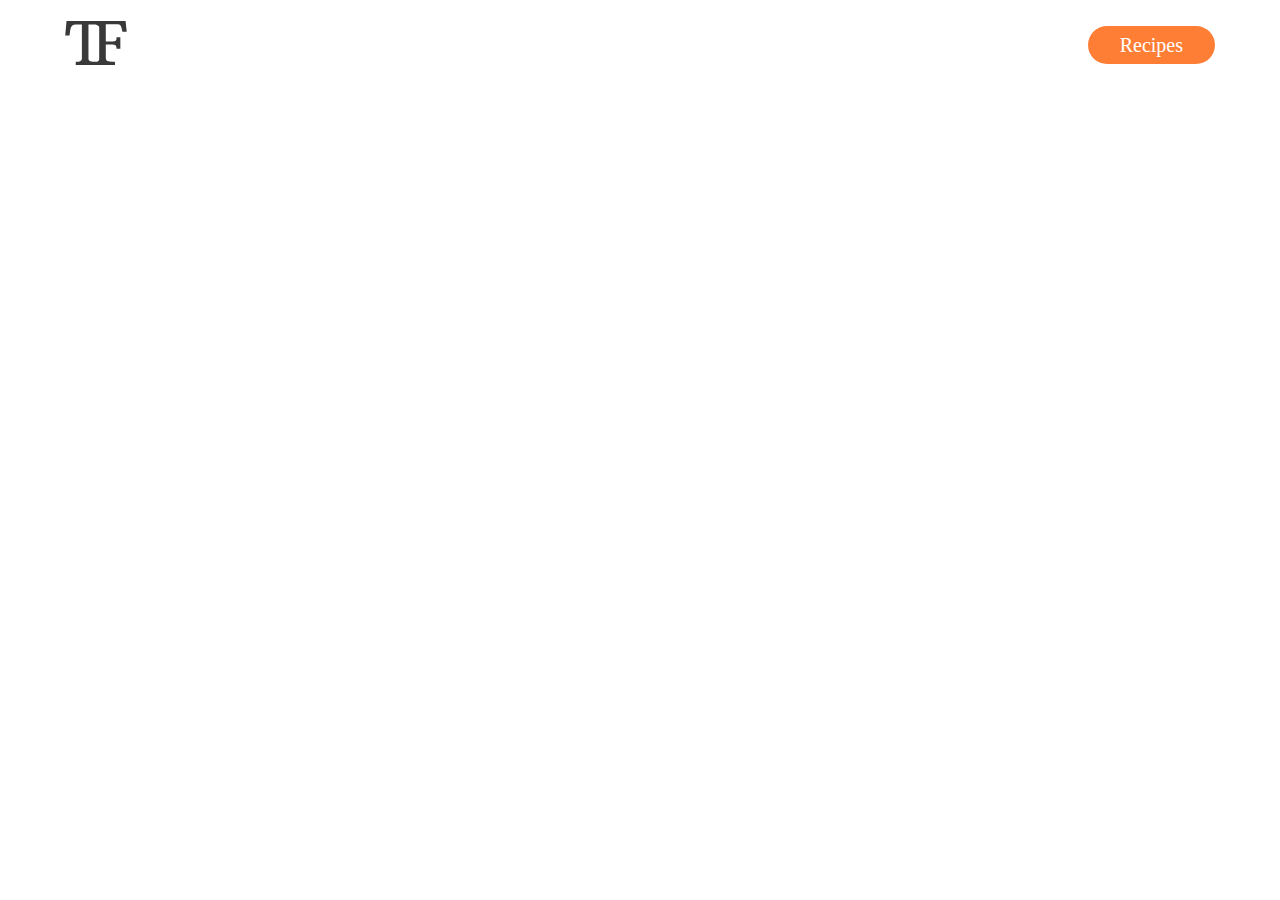
==== homepage.html @ ea8013d3 "Initial Commit" ====
<!DOCTYPE html>
<html>
    <head>
        <meta charset="utf-8">
        <meta http-equiv="X-UA-Compatible" content="IE=edge">
        <title></title>
        <meta name="description" content="">
        <meta name="viewport" content="width=device-width, initial-scale=1">
        <link rel="stylesheet" href="css/normalize.css">
        <link rel="stylesheet" href="css/styles.css">
    </head>
    <body>
        <header>
            <div class="flexHeader">
                <div class="logoContainer">
                    <a href="homepage.html">
                        <img src="media/images/recipeLogo.svg">
                    </a>
                </div>
                <div class="navLinks">
                    <ul>
                        <li>
                            <a href="otherPages/recipes.html">Recipes</a>
                        </li>
                    </ul>
                </div>
            </div>
        </header>

        
        <script src="script.js" async defer></script>
    </body>
</html>
---- css/styles.css ----
/* /////////////////////////// */
/* ////////// FONTS ////////// */
/* /////////////////////////// */

@font-face {
    font-family: "Roboto";
    src: url("/fonts/Roboto-Bold.woff2") format("woff2"),
         url("/fonts/Roboto-Bold.woff") format("woff"),
         url("/fonts/Roboto-Bold.ttf") format("ttf"),
         url("/fonts/Roboto-Light.woff2") format("woff2"),
         url("/fonts/Roboto-Light.woff") format("woff"),
         url("/fonts/Roboto-Light.ttf") format("ttf"); 
}
@font-face {
    font-family: "Arbutus-Slab";
    src: url("/fonts/arbutus-slab-regular.woff2") format("woff2"),
         url("/fonts/arbutus-slab-regular.woff") format("woff"),
         url("/fonts/arbutus-slab-regular.ttf") format("ttf");
}


/* ///////////////////////////////// */
/* ////////// GENERAL CSS ////////// */
/* ///////////////////////////////// */

a {
    text-decoration: none;
    font-size: 20px;
}
ul {
    padding: 0;
    margin: 0;
}
li {
    list-style: none;
}


/* //////////////////////////////// */
/* ////////// HEADER CSS ////////// */
/* //////////////////////////////// */

header {
    height: 90px;
    background: #fff;
    display: flex;
    justify-content: center;
    align-items: center;
    position: fixed;
    width: 100%;
}
.flexHeader {
    display: flex;
    justify-content: space-between;
    align-items: center;
    width: 100%;
    padding: 0 65px;
}
.navLinks a {
    background: #FF7E36;
    color: #fff;
    padding: 8px 32px;
    border-radius: 50px;
}


/* /////////////////////////////////////// */
/* ////////// HOMEPAGE HERO CSS ////////// */
/* /////////////////////////////////////// */
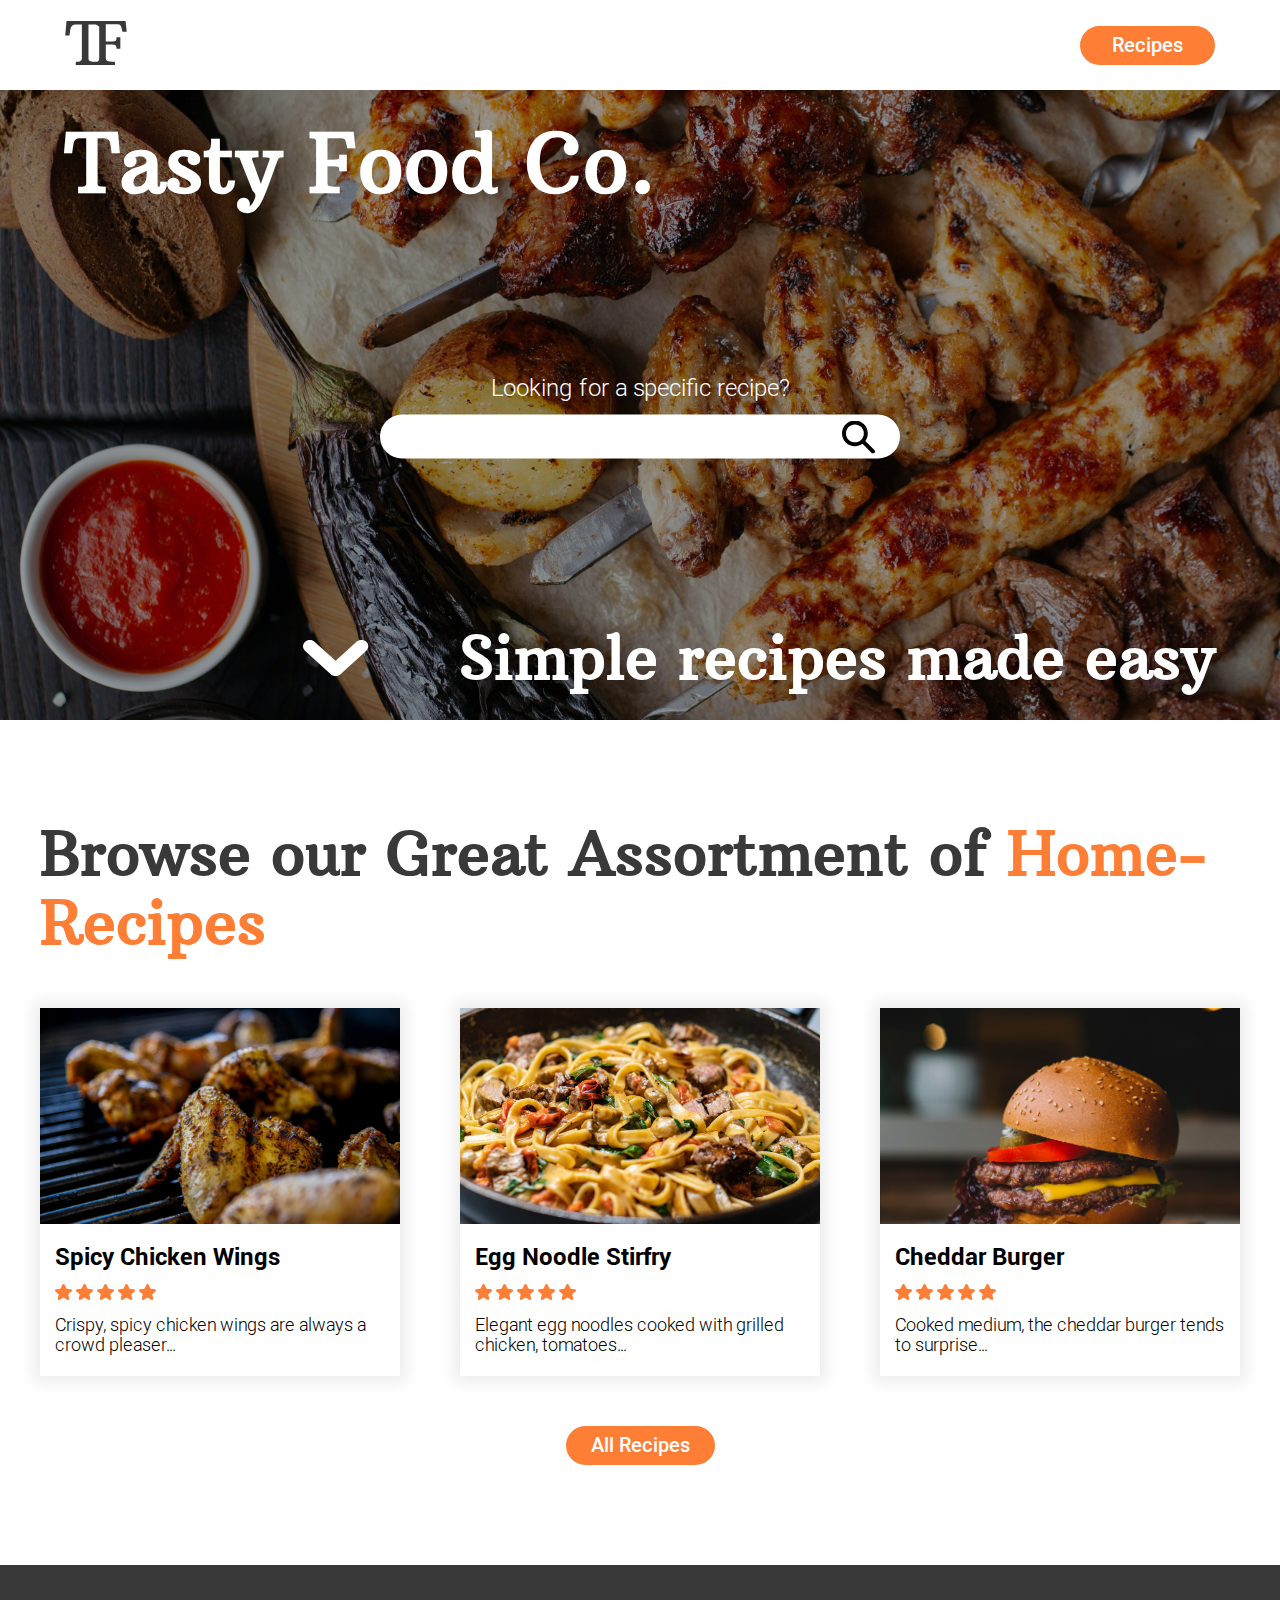
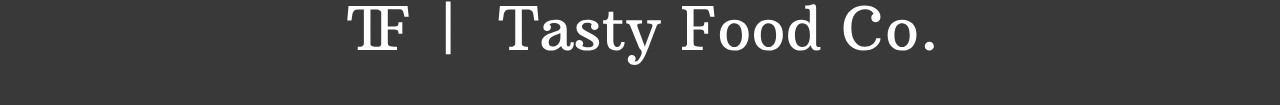
==== commit 909603a1: "Homepage Completion" ====
--- a/homepage.html
+++ b/homepage.html
@@ -26,7 +26,77 @@
                 </div>
             </div>
         </header>
-
+        <section id="hero">
+            <div id="heroContainer">
+                <div class="heroPositioning">
+                    <h1>Tasty Food Co.</h1>
+                </div>
+                <div class="heroPositioning">
+                    <field>
+                        <label for="homeSearch">Looking for a specific recipe?</label>
+                        <input type="search" id="homeSearch" name="homeSearch">
+                        <img src="media/images/recipeSearch.svg" alt="Search icon">
+                    </field>
+                </div>
+                <div class="heroPositioning">
+                    <div id="heroArrow">
+                        <h2>Simple recipes made easy</h2>
+                        <img src="media/images/recipeArrow.svg" alt="Arrow pointing downward">
+                    </div>
+                </div>
+            </div>
+        </section>
+        <section id="homeRecipeSuggestions">
+            <div class="contentContainer">
+                <h2>Browse our Great Assortment of <span>Home-Recipes</span></h2>
+                <div id="recipeSuggestionsContainer">
+                    <div class="foodCard">
+                        <a href="#">
+                            <div class="cardImage"></div>
+                        <div class="cardContent">
+                            <h4>Spicy Chicken Wings</h4>
+                            <div class="recipeStars">
+                                <img src="media/images/recipeStars.svg" alt="Recipe star rating image">
+                            </div>
+                            <p>Crispy, spicy chicken wings are always a crowd pleaser...</p>
+                        </div>
+                        </a>
+                    </div>
+                    <div class="foodCard">
+                        <a href="#">
+                            <div class="cardImage"></div>
+                        <div class="cardContent">
+                            <h4>Egg Noodle Stirfry</h4>
+                            <div class="recipeStars">
+                                <img src="media/images/recipeStars.svg" alt="Recipe star rating image">
+                            </div>
+                            <p>Elegant egg noodles cooked with grilled chicken, tomatoes...</p>
+                        </div>
+                        </a>
+                    </div>
+                    <div class="foodCard">
+                        <a href="#">
+                            <div class="cardImage"></div>
+                        <div class="cardContent">
+                            <h4>Cheddar Burger</h4>
+                            <div class="recipeStars">
+                                <img src="media/images/recipeStars.svg" alt="Recipe star rating image">
+                            </div>
+                            <p>Cooked medium, the cheddar burger tends to surprise...</p>
+                        </div>
+                        </a>
+                    </div>
+                </div>
+                <div id="recipeSuggestionsLink">
+                    <a href="#">All Recipes</a>
+                </div>
+            </div>
+        </section>
+        <footer>
+            <div class="footerLogo">
+                <img src="media/images/recipeFooterLogo.svg" alt="Footer logo for this website, TF  |  Tasty Food Co.">
+            </div>
+        </footer>
         
         <script src="script.js" async defer></script>
     </body>
--- a/css/styles.css
+++ b/css/styles.css
@@ -3,19 +3,28 @@
 /* /////////////////////////// */
 
 @font-face {
-    font-family: "Roboto";
-    src: url("/fonts/Roboto-Bold.woff2") format("woff2"),
-         url("/fonts/Roboto-Bold.woff") format("woff"),
-         url("/fonts/Roboto-Bold.ttf") format("ttf"),
-         url("/fonts/Roboto-Light.woff2") format("woff2"),
-         url("/fonts/Roboto-Light.woff") format("woff"),
-         url("/fonts/Roboto-Light.ttf") format("ttf"); 
-}
-@font-face {
-    font-family: "Arbutus-Slab";
-    src: url("/fonts/arbutus-slab-regular.woff2") format("woff2"),
-         url("/fonts/arbutus-slab-regular.woff") format("woff"),
-         url("/fonts/arbutus-slab-regular.ttf") format("ttf");
+    font-family: "Roboto Bold";
+    src: url('../fonts/Roboto-Bold.woff2') format("woff2"),
+         url('../fonts/Roboto-Bold.woff') format("woff"),
+         url('../fonts/Roboto-Bold.ttf') format("truetype");
+}
+@font-face {
+    font-family: "Roboto Medium";
+    src: url('../fonts/Roboto-Medium.woff2') format("woff2"),
+         url('../fonts/Roboto-Medium.woff') format("woff"),
+         url('../fonts/Roboto-Medium.ttf') format("truetype");
+}
+@font-face {
+    font-family: "Roboto Light";
+    src: url('../fonts/Roboto-Light.woff2') format("woff2"),
+         url('../fonts/Roboto-Light.woff') format("woff"),
+         url('../fonts/Roboto-Light.ttf') format("truetype"); 
+}
+@font-face {
+    font-family: "Arbutus Slab";
+    src: url('../fonts/arbutus-slab-regular.woff2') format("woff2"),
+         url('../fonts/arbutus-slab-regular.woff') format("woff"),
+         url('../fonts/arbutus-slab-regular.ttf') format("truetype");
 }
 
 
@@ -23,7 +32,29 @@
 /* ////////// GENERAL CSS ////////// */
 /* ///////////////////////////////// */
 
+h1 {
+    margin: 0;
+    color: #fff;
+    font-family: 'Arbutus Slab';
+    font-size: 80px;
+}
+h2 {
+    margin: 0;
+    color: #fff;
+    font-family: 'Arbutus Slab';
+    font-size: 60px;
+}
+h4 {
+    margin: 0;
+}
+p {
+    margin: 0;
+    color: #000;
+    font-family: 'Roboto Light';
+    font-size: 18px;
+} 
 a {
+    display: inline-block;
     text-decoration: none;
     font-size: 20px;
 }
@@ -33,6 +64,11 @@
 }
 li {
     list-style: none;
+}
+.contentContainer {
+    max-width: 1200px;
+    margin: 0 auto;
+    width: 100%;
 }
 
 
@@ -46,7 +82,7 @@
     display: flex;
     justify-content: center;
     align-items: center;
-    position: fixed;
+    position: relative;
     width: 100%;
 }
 .flexHeader {
@@ -61,6 +97,7 @@
     color: #fff;
     padding: 8px 32px;
     border-radius: 50px;
+    font-family: 'Roboto Medium';
 }
 
 
@@ -68,3 +105,160 @@
 /* ////////// HOMEPAGE HERO CSS ////////// */
 /* /////////////////////////////////////// */
 
+#hero {
+    height: calc(80vh - 90px);
+    background: url('../media/images/recipeHomepageHero3.jpg');
+    background-repeat: no-repeat;
+    background-size: cover;
+    width: 100%;
+    background-position: center;
+    position: relative;
+}
+#heroContainer {
+    display: flex;
+    justify-content: center;
+    align-items: center;
+    flex-direction: column;
+    position: relative;
+    position: absolute;
+    width: 100%;
+    top: 50%;
+    transform: translateY(-50%);
+}
+#hero field {
+    display: flex;
+    flex-direction: column;
+    justify-content: center;
+    align-items: center;
+    width: max-content;
+    margin: 0 auto;
+    position: relative;
+}
+#hero field label {
+    color: #fff;
+    font-family: 'Roboto Light';
+    font-weight: inherit;
+    font-size: 24px;
+    margin-bottom: 12px;
+}
+.heroPositioning field img {
+    position: absolute;
+    right: 0;
+    bottom: 0;
+    margin-bottom: 5px;
+    margin-right: 25px;
+    background: #fff;
+}
+#homeSearch {
+    padding: 13px 80px 13px 22px;
+    width: 520px;
+    border: none;
+    border-radius: 50px;
+}
+#heroArrow {
+    display: flex;
+    flex-direction: row-reverse;
+    width: auto;
+    flex-wrap: wrap;
+}
+#heroArrow img {
+    margin-right: 90px;
+}
+#hero::before {
+    position: absolute;
+    content: '';
+    display: block;
+    top: 0;
+    right: 0;
+    bottom: 0;
+    left: 0;
+    background: rgba(0,0,0,.4);
+}
+.heroPositioning {
+    position: relative;
+    width: calc(100% - 130px);
+}
+#heroContainer .heroPositioning:not(:last-child) {
+    margin-bottom: 165px;
+}
+
+
+/* ///////////////////////////////////////////////// */
+/* ////////// HOME RECIPE SUGGESTIONS CSS ////////// */
+/* ///////////////////////////////////////////////// */
+
+#homeRecipeSuggestions h2 {
+    color: #393939;
+    margin-bottom: 50px;
+}
+#homeRecipeSuggestions h2 span {
+    color: #ff7e36;
+}
+#homeRecipeSuggestions {
+    padding: 100px 0;
+} 
+#homeRecipeSuggestions .contentContainer {
+    display: flex;
+    flex-direction: column;
+    align-items: flex-start;
+    justify-content: center;
+}
+#recipeSuggestionsContainer {
+    display: flex;
+    justify-content: space-between;
+    align-items: center;
+}
+.foodCard .cardImage {
+    padding-bottom: 60%;
+    background-image: url(../media/images/chickenWings.jpg);
+    background-size: cover;
+    background-position: center;
+    background-repeat: no-repeat;
+}
+#recipeSuggestionsContainer .foodCard:nth-child(2) .cardImage {
+    background-image: url(../media/images/stirfry.jpg);
+}
+#recipeSuggestionsContainer .foodCard:nth-child(3) .cardImage {
+    background-image: url(../media/images/burger.jpg);
+}
+.foodCard {
+    width: 30%;
+    box-shadow: 0px 0px 15px 6px #00000014;
+}
+.cardContent h4 {
+    font-family: 'Roboto Bold';
+    font-size: 24px;
+    font-weight: 400;
+    letter-spacing: 0;
+    color: #000;
+}
+.recipeStars {
+    margin: 10px 0;
+}
+.cardContent {
+    padding: 20px 15px;
+}
+#recipeSuggestionsLink {
+    margin: 50px auto 0 auto;
+}
+#recipeSuggestionsLink a {
+    background: #ff7e36;
+    color: #fff;
+    padding: 8px 25px;
+    border-radius: 50px;
+    font-family: 'Roboto Medium';
+}
+  
+
+
+/* //////////////////////////////// */
+/* ////////// FOOTER CSS ////////// */
+/* //////////////////////////////// */
+
+footer {
+    height: 140px;
+    background: #393939;
+    display: flex;
+    justify-content: center;
+    align-items: center;
+}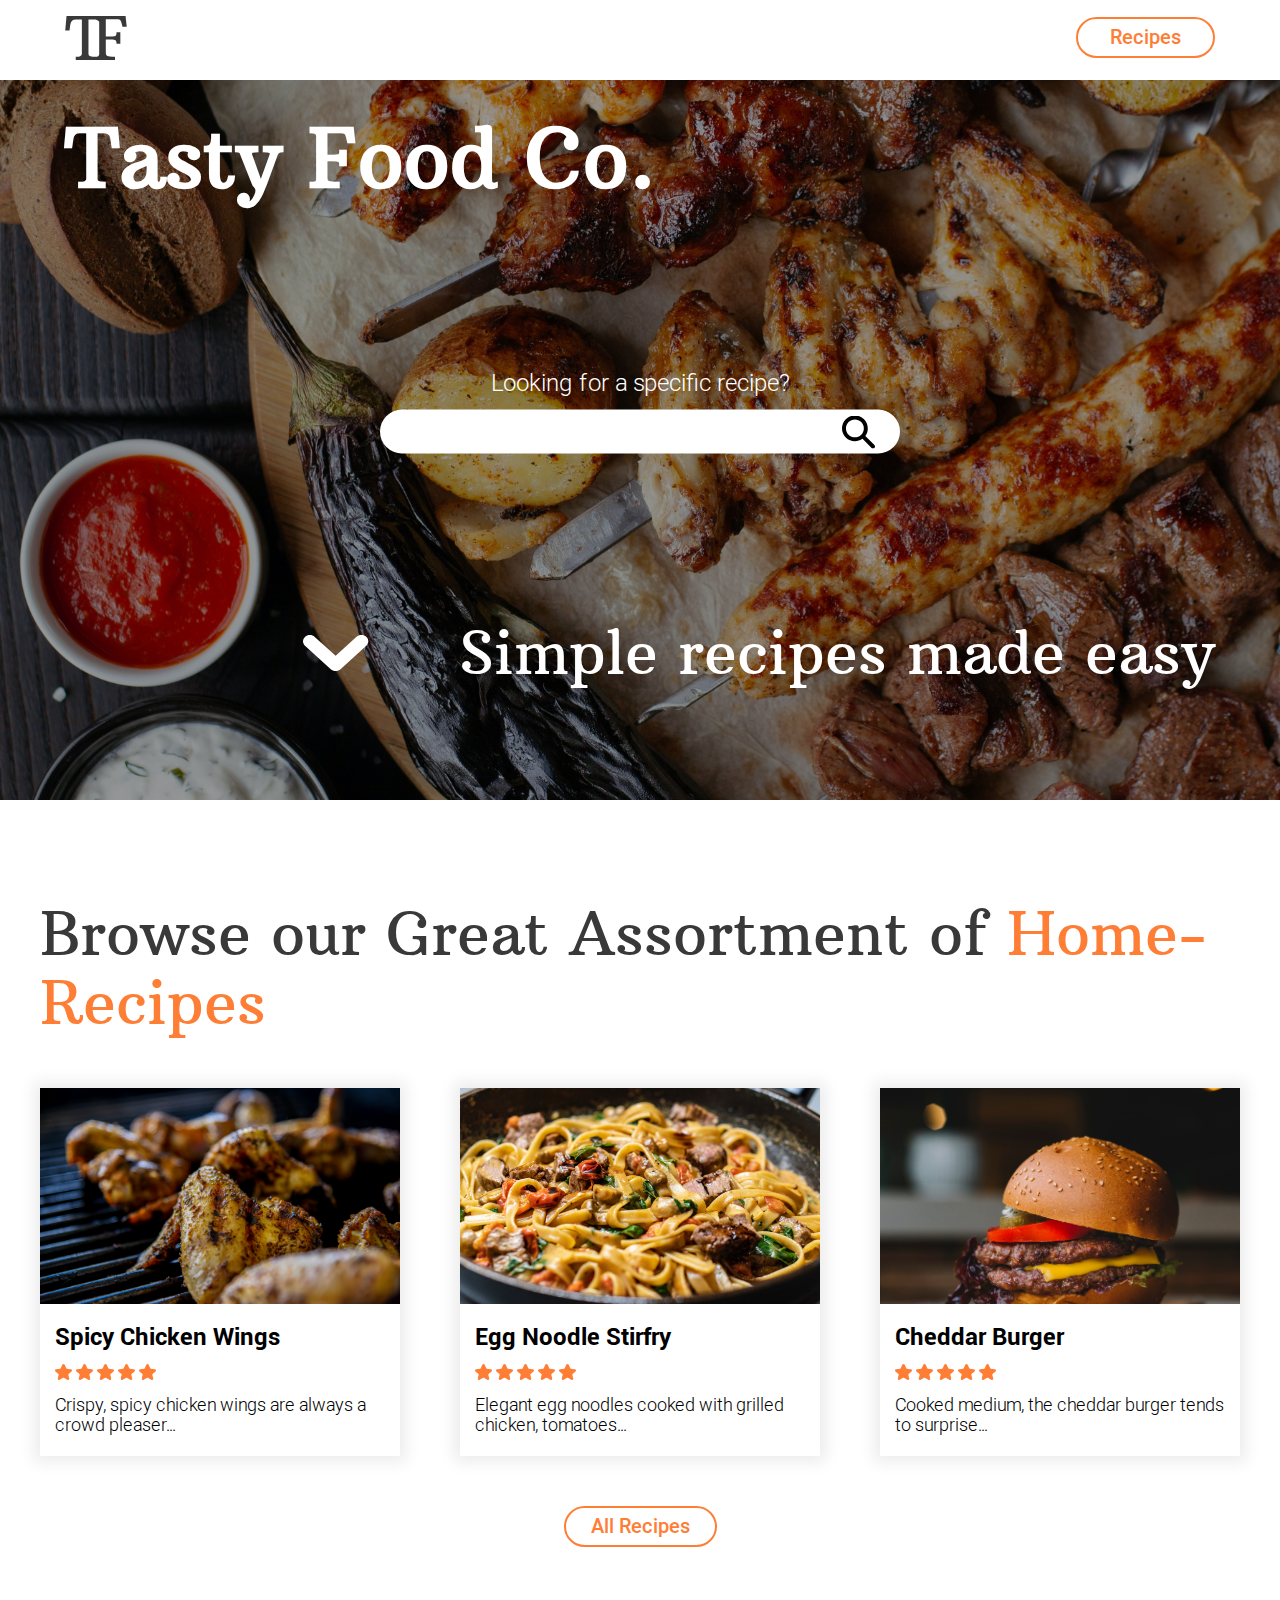
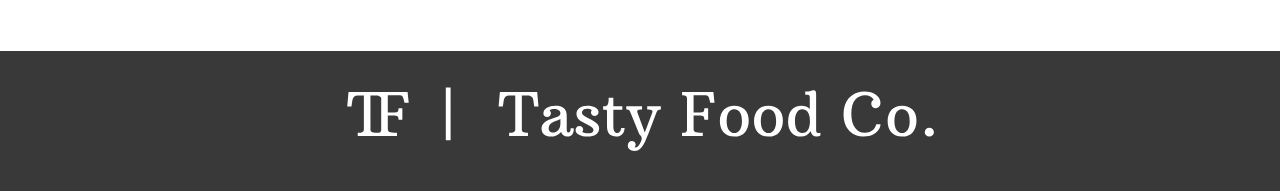
==== commit dde50678: "Cleaned Recipe and Homepages" ====
--- a/homepage.html
+++ b/homepage.html
@@ -88,7 +88,7 @@
                     </div>
                 </div>
                 <div id="recipeSuggestionsLink">
-                    <a href="#">All Recipes</a>
+                    <a href="otherPages/recipes.html">All Recipes</a>
                 </div>
             </div>
         </section>
--- a/css/styles.css
+++ b/css/styles.css
@@ -43,6 +43,7 @@
     color: #fff;
     font-family: 'Arbutus Slab';
     font-size: 60px;
+    font-weight: lighter;
 }
 h4 {
     margin: 0;
@@ -70,6 +71,12 @@
     margin: 0 auto;
     width: 100%;
 }
+.col-1-3 {
+    width: 33%;
+}
+.col-2-3 {
+    width: 66%;
+}
 
 
 /* //////////////////////////////// */
@@ -77,12 +84,13 @@
 /* //////////////////////////////// */
 
 header {
-    height: 90px;
+    height: 80px;
     background: #fff;
     display: flex;
     justify-content: center;
     align-items: center;
-    position: relative;
+    position: fixed;
+    z-index: 1;
     width: 100%;
 }
 .flexHeader {
@@ -93,12 +101,24 @@
     padding: 0 65px;
 }
 .navLinks a {
-    background: #FF7E36;
-    color: #fff;
-    padding: 8px 32px;
+    padding: 7px 32px;
+    color: #FF7E36;
+    border: 2px solid #FF7E36;
     border-radius: 50px;
     font-family: 'Roboto Medium';
-}
+    text-decoration: none;
+    position: relative;
+    overflow: hidden;
+    background: linear-gradient(to right, #FF7E36, #FF7E36 50%, transparent 50%);
+    background-size: 200% 100%;
+    background-position: 100%;
+    transition: all .5s ease;
+}
+.navLinks a:hover {
+    background-position: 0 100%;
+    color: #ffffff;
+}
+  
 
 
 /* /////////////////////////////////////// */
@@ -106,13 +126,14 @@
 /* /////////////////////////////////////// */
 
 #hero {
-    height: calc(80vh - 90px);
+    height: 80vh;
     background: url('../media/images/recipeHomepageHero3.jpg');
     background-repeat: no-repeat;
     background-size: cover;
     width: 100%;
     background-position: center;
     position: relative;
+    padding-top: 80px;
 }
 #heroContainer {
     display: flex;
@@ -225,6 +246,9 @@
     width: 30%;
     box-shadow: 0px 0px 15px 6px #00000014;
 }
+.foodCard a {
+    width: 100%;
+}
 .cardContent h4 {
     font-family: 'Roboto Bold';
     font-size: 24px;
@@ -242,13 +266,188 @@
     margin: 50px auto 0 auto;
 }
 #recipeSuggestionsLink a {
+    padding: 7px 25px;
+    color: #FF7E36;
+    border: 2px solid #FF7E36;
+    border-radius: 50px;
+    font-family: 'Roboto Medium';
+    text-decoration: none;
+    position: relative;
+    overflow: hidden;
+    background: linear-gradient(to right, #FF7E36, #FF7E36 50%, transparent 50%);
+    background-size: 200% 100%;
+    background-position: 100%;
+    transition: all .5s ease;
+}
+#recipeSuggestionsLink a:hover {
+    background-position: 0 100%;
+    color: #ffffff;
+}
+
+/* ////////////////////////////////////// */
+/* ////////// RECIPES PAGE CSS ////////// */
+/* ////////////////////////////////////// */
+
+#recipeHero {
+    padding-top: 80px;
+    height: 20vh;
+    display: flex;
+    justify-content: center;
+    align-items: center;
+    width: 100%;
+    background: url(../media/images/recipeHero.jpg);
+    background-size: cover;
+    background-repeat: no-repeat;
+    background-position: center;
+    position: relative;
+}
+#recipeHero::before {
+    position: absolute;
+    display: block;
+    content: '';
+    top: 0;
+    right: 0;
+    bottom: 0;
+    left: 0;
+    background: rgba(0,0,0,.4);
+}
+#recipeHero h1 {
+    position: relative;
+}
+#recipes {
+    padding: 100px 0;
+    max-width: 1200px;
+    width: 100%;
+    display: flex;
+    margin: 0 auto;
+}
+.recipeFlex {
+    display: flex;
+    justify-content: space-between;
+    align-items: center;
+    flex-wrap: wrap;
+    flex-direction: row;
+    width: 100%;
+} 
+.recipeFlex .foodCard {
+    margin-bottom: 5%;
+}
+.recipeFlex .foodCard:nth-last-child(-n+3) {
+    margin: 0;
+}
+.filterRecipe, .filterIngredient {
+    display: flex;
+    flex-direction: column;
+    width: auto;
+    position: relative;
+}
+#filterForm {
+    margin: 0 60px 0 0;
+    position: relative;
+}
+#filterForm label {
+    font-size: 22px;
+    font-family: Arbutus Slab;
+    margin-bottom: 15px;
+}
+.filterRecipe input, .filterIngredient input {
+    width: 80%;
+    border: none;
+    border-radius: 50px;
+    box-shadow: 0px 2px 12px 5px #0000000f;
+    margin-bottom: 20px;
+    padding: 10px 14px;
+    outline: none;
+}
+.filterRecipe button, .filterIngredient button {
     background: #ff7e36;
     color: #fff;
-    padding: 8px 25px;
+    border: 2px solid #ff7e36;
+    display: inline-block;
+    width: max-content;
+    padding: 7px 17px;
     border-radius: 50px;
-    font-family: 'Roboto Medium';
-}
-  
+    font-family: Roboto Medium;
+    letter-spacing: .5px;
+    position: relative;
+    left: 100%;
+    transform: translateX(-100%);
+    transition: all .5s ease;
+}
+.filterRecipe button:hover, .filterIngredient button:hover {
+    color: #ff7e36;
+    background: transparent;
+}
+#filterForm ul {
+    display: flex;
+    flex-direction: column;
+    align-items: flex-start;
+    justify-content: center;
+    margin: 20px 0;
+}
+#filterForm ul li:not(:last-child) {
+    margin-bottom: 10px;
+}
+#filterForm ul li {
+    font-size: 20px;
+    font-family: Arbutus Slab;
+    color: #393939;
+    border: 2px solid #393939;
+    padding: 6px 15px;
+    border-radius: 8px;
+    position: relative;
+}
+#filterForm ul li::before {
+    position: absolute;
+    display: block;
+    top: -10px;
+    left: -10px;
+    content: url(../media/images/filterX.svg);
+} 
+.formSubmit input {
+    color: #ff7e36;
+    border: 2px solid #ff7e36;
+    width: 100%;
+    font-size: 22px;
+    font-family: Arbutus Slab;
+    background: transparent;
+    border-radius: 10px;
+    padding: 10px 15px;
+    cursor: pointer;
+}
+.formSubmit input {
+    width: 100%;
+    font-size: 22px;
+    font-family: Arbutus Slab;
+    border-radius: 10px;
+    padding: 10px 15px;
+    cursor: pointer;
+    color: #FF7E36;
+    border: 2px solid #FF7E36;
+    text-decoration: none;
+    position: relative;
+    overflow: hidden;
+    background: linear-gradient(to right, #FF7E36, #FF7E36 50%, transparent 50%);
+    background-position-x: 0%;
+    background-position-y: 0%;
+    background-size: auto;
+    background-size: 201% 100%;
+    background-position: 100%;
+    transition: all .5s ease;
+}
+.formSubmit input:hover {
+    background-position: 0 100%;
+    color: #ffffff;
+}
+.filterRecipe button, .filterIngredient button {
+    cursor: pointer;
+}  
+.recipeFlex .foodCard:nth-child(3n + 2) .cardImage {
+    background-image: url(../media/images/stirfry.jpg);
+}
+.recipeFlex .foodCard:nth-child(3n + 3) .cardImage {
+    background-image: url(../media/images/burger.jpg);
+}
 
 
 /* //////////////////////////////// */
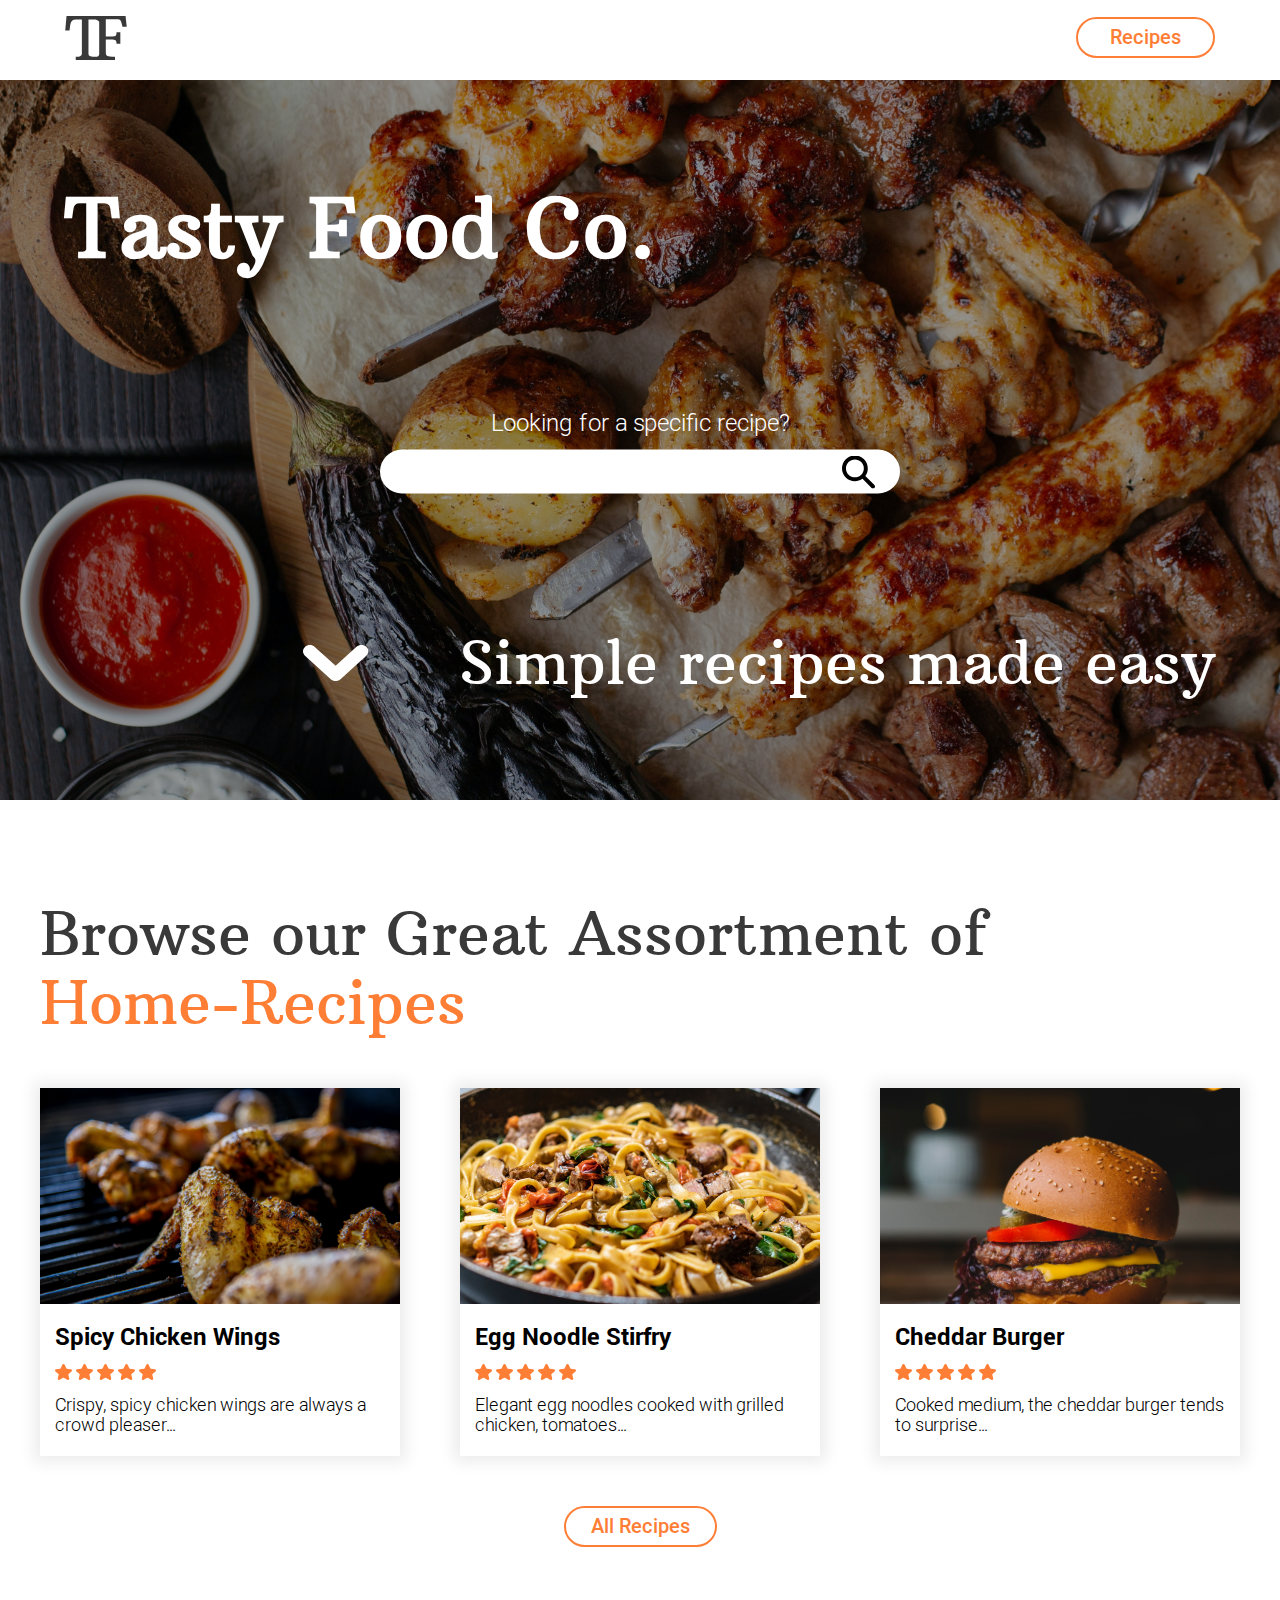
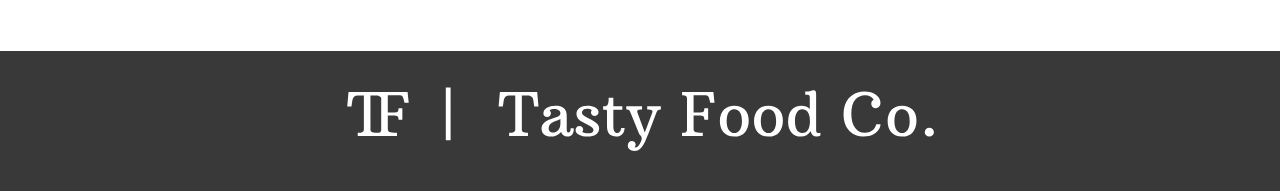
==== commit febe51b6: "Big Update" ====
--- a/homepage.html
+++ b/homepage.html
@@ -32,11 +32,11 @@
                     <h1>Tasty Food Co.</h1>
                 </div>
                 <div class="heroPositioning">
-                    <field>
+                    <form>
                         <label for="homeSearch">Looking for a specific recipe?</label>
                         <input type="search" id="homeSearch" name="homeSearch">
                         <img src="media/images/recipeSearch.svg" alt="Search icon">
-                    </field>
+                    </form>
                 </div>
                 <div class="heroPositioning">
                     <div id="heroArrow">
--- a/css/styles.css
+++ b/css/styles.css
@@ -25,6 +25,36 @@
     src: url('../fonts/arbutus-slab-regular.woff2') format("woff2"),
          url('../fonts/arbutus-slab-regular.woff') format("woff"),
          url('../fonts/arbutus-slab-regular.ttf') format("truetype");
+}
+@font-face {
+    font-family: "Font Awesome Brands";
+    src: url('../fonts/webfonts/fa-brands-400.woff2') format("woff2"),
+         url('../fonts/webfonts/fa-brands-400.ttf') format("truetype");
+}
+@font-face {
+    font-family: "Font Awesome Duotone";
+    src: url('../fonts/webfonts/fa-duotone-900.woff2') format("woff2"),
+         url('../fonts/webfonts/fa-duotone-900.ttf') format("truetype");
+}
+@font-face {
+    font-family: "Font Awesome Light";
+    src: url('../fonts/webfonts/fa-light-300.woff2') format("woff2"),
+         url('../fonts/webfonts/fa-light-300.ttf') format("truetype");
+}
+@font-face {
+    font-family: "Font Awesome Regular";
+    src: url('../fonts/webfonts/fa-regular-400.woff2') format("woff2"),
+         url('../fonts/webfonts/fa-regular-400.ttf') format("truetype");
+}
+@font-face {
+    font-family: "Font Awesome Solid";
+    src: url('../fonts/webfonts/fa-solid-900.woff2') format("woff2"),
+         url('../fonts/webfonts/fa-solid-900.ttf') format("truetype");
+}
+@font-face {
+    font-family: "Font Awesome Thin";
+    src: url('../fonts/webfonts/fa-thin-100.woff2') format("woff2"),
+         url('../fonts/webfonts/fa-thin-100.ttf') format("truetype");
 }
 
 
@@ -71,11 +101,20 @@
     margin: 0 auto;
     width: 100%;
 }
+.col-2-3 {
+    width: 66%;
+}
+.col-60 {
+    width: 60%;
+}
+.col-1-2 {
+    width: 50%;
+}
+.col-40 {
+    width: 40%;
+}
 .col-1-3 {
     width: 33%;
-}
-.col-2-3 {
-    width: 66%;
 }
 
 
@@ -89,7 +128,8 @@
     display: flex;
     justify-content: center;
     align-items: center;
-    position: fixed;
+    position: sticky;
+    top: 0;
     z-index: 1;
     width: 100%;
 }
@@ -133,7 +173,6 @@
     width: 100%;
     background-position: center;
     position: relative;
-    padding-top: 80px;
 }
 #heroContainer {
     display: flex;
@@ -146,7 +185,7 @@
     top: 50%;
     transform: translateY(-50%);
 }
-#hero field {
+#hero form {
     display: flex;
     flex-direction: column;
     justify-content: center;
@@ -155,14 +194,14 @@
     margin: 0 auto;
     position: relative;
 }
-#hero field label {
+#hero form label {
     color: #fff;
     font-family: 'Roboto Light';
     font-weight: inherit;
     font-size: 24px;
     margin-bottom: 12px;
 }
-.heroPositioning field img {
+.heroPositioning form img {
     position: absolute;
     right: 0;
     bottom: 0;
@@ -200,7 +239,8 @@
     width: calc(100% - 130px);
 }
 #heroContainer .heroPositioning:not(:last-child) {
-    margin-bottom: 165px;
+    /* margin-bottom: 165px; */
+    margin-bottom: 15vh;
 }
 
 
@@ -211,6 +251,7 @@
 #homeRecipeSuggestions h2 {
     color: #393939;
     margin-bottom: 50px;
+    max-width: 955px;
 }
 #homeRecipeSuggestions h2 span {
     color: #ff7e36;
@@ -289,8 +330,7 @@
 /* ////////////////////////////////////// */
 
 #recipeHero {
-    padding-top: 80px;
-    height: 20vh;
+    padding: 100px 0;
     display: flex;
     justify-content: center;
     align-items: center;
@@ -450,6 +490,500 @@
 }
 
 
+/* //////////////////////////////////////// */
+/* ////////// SEARCH RESULTS CSS ////////// */
+/* //////////////////////////////////////// */
+
+#searchHero {
+    padding: 100px 0;
+    display: flex;
+    justify-content: center;
+    align-items: center;
+    width: 100%;
+    background: url(../media/images/searchHero.jpg);
+    background-size: cover;
+    background-repeat: no-repeat;
+    background-position: center;
+    position: relative;
+}
+#searchHero::before {
+    position: absolute;
+    display: block;
+    content: '';
+    top: 0;
+    right: 0;
+    bottom: 0;
+    left: 0;
+    background: rgba(0,0,0,.4);
+}
+#searchHero h1 {
+    position: relative;
+}
+.resultsSearch form {
+    display: flex;
+    flex-direction: column;
+    justify-content: center;
+    align-items: center;
+    width: max-content;
+    margin: 0 auto;
+    position: relative;
+}
+.resultsSearch form label {
+    color: #000;
+    font-family: 'Roboto Light';
+    font-weight: inherit;
+    font-size: 24px;
+    margin-bottom: 18px;
+}
+.resultsSearch form input {
+    padding: 13px 80px 13px 22px;
+    width: 520px;
+    border: none;
+    border-radius: 50px;
+    box-shadow: 0px 2px 10px 6px #00000014;
+}
+.resultsSearch form img {
+    position: absolute;
+    right: 0;
+    bottom: 0;
+    margin-bottom: 5px;
+    margin-right: 25px;
+    background: #fff;
+}
+.resultsSearch {
+    margin-top: 60px;
+}
+
+
+/* //////////////////////////////////////////////// */
+/* ////////// INDIVIDUAL RECIPE PAGE CSS ////////// */
+/* //////////////////////////////////////////////// */
+
+#individualHero {
+    padding: 100px 0;
+    background: url(../media/images/chickenWings.jpg);
+    background-size: cover;
+    background-position: center;
+    display: flex;
+    justify-content: center;
+    align-items: center;
+    position: relative;
+}
+#individualHero::before {
+    position: absolute;
+    display: block;
+    content: '';
+    top: 0;
+    right: 0;
+    bottom: 0;
+    left: 0;
+    background: rgba(0,0,0,.4);
+}
+#individualHero h1 {
+    position: relative;
+}
+.helpfulInfo {
+    padding: 80px 0;
+}
+.helpfulInfo .contentContainer {
+    display: flex;
+    justify-content: center;
+    align-items: center;
+}
+.individualImage {
+    width: 85%;
+    padding-bottom: 60%;
+    background: url(../media/images/chickenWings.jpg);
+    background-position: center;
+    background-size: cover;
+}
+.helpfulInfo h2 {
+    font-size: 48px;
+    color: #000;
+    margin-bottom: 20px;
+}
+.helpfulInfo p span {
+    font-family: Roboto Bold;
+    margin-right: 5px;
+}
+.helpfulInfo p:not(:last-child) {
+    margin-bottom: 15px;
+}
+.ratingFlex {
+    display: flex;
+    align-items: center;
+    justify-content: flex-start;
+}
+.ratingFlex img {
+    margin-bottom: 16px;
+}
+.helpfulInfo p {
+    font-size: 20px;
+}
+.ratingFlex {
+    margin-bottom: 20px;
+}
+.ingredients {
+    background: #FFA573;
+    padding: 80px 0;
+}
+.ingredients h2 {
+    font-size: 48px;
+    margin-bottom: 40px;
+}
+.ingredients h4 {
+    color: #fff;
+    font-family: Roboto Medium;
+    margin-bottom: 10px;
+    font-size: 24px;
+}
+.dryWetFlex {
+    display: flex;
+}
+.ingredientCheck {
+    display: flex;
+    justify-content: flex-start;
+    align-items: center;
+}
+.ingredientCheck input[type="checkbox"] {
+    appearance: none;
+    -webkit-appearance: none;
+    cursor: pointer;
+    background: transparent;
+    border-radius: 6px;
+    padding: 5px;
+    border: 2px solid #fff;
+    width: 25px;
+    height: 25px;
+    display: flex;
+    justify-content: center;
+    align-items: center;
+}
+.ingredientCheck input[type="checkbox"]::after {
+    font-family: Font Awesome Solid;
+    font-weight: 900;
+    content: "\f00c";
+    font-size: 16px;
+    display: none;
+    color: #fff;
+}
+.ingredientCheck input[type="checkbox"]:hover {
+    background: rgba(255,255,255,.4);
+}
+.dryWetFlex label {
+    color: #fff;
+    font-family: Roboto Light;
+    font-size: 20px;
+    margin-left: 5px;
+}
+.dry field .ingredientCheck:not(:last-child), .wet field .ingredientCheck:not(:last-child) {
+    margin-bottom: 15px;
+}  
+.ingredientCheck input[type="checkbox"]:checked::after {
+    display: block;
+}
+.directionsLabel h2 {
+    color: #000;
+    font-size: 48px;
+    margin-bottom: 5px;
+}
+.directions {
+    padding: 80px 0;
+    position: relative;
+}
+.directionsLabel {
+    margin-bottom: 40px;
+}
+.directionStep h4 {
+    font-size: 24px;
+    font-family: Arbutus Slab;
+    font-weight: 400;
+}
+.directionStep p {
+    max-width: 700px;
+    border-left: 6px solid #ff7e36;
+    padding-left: 12px;
+    margin: 8px 0;
+    line-height: 22px;
+}
+.directionStep field {
+    display: flex;
+    flex-direction: row-reverse;
+    justify-content: flex-end;
+    align-items: center;
+}
+.directionStep field label {
+    margin-right: 20px;
+    font-family: Arbutus Slab;
+    font-size: 18px;
+    margin-left: 18px;
+}
+.directions .directionStep:not(:last-child) {
+    margin-bottom: 40px;
+}
+.directionStep field {
+    margin-top: 10px;
+}
+.directionStep input[type="checkbox"] {
+    appearance: none;
+    -webkit-appearance: none;
+    cursor: pointer;
+    background: transparent;
+    border-radius: 50px;
+    padding: 5px;
+    border: 2px solid #FF7E36;
+    width: 30px;
+    height: 30px;
+    display: flex;
+    justify-content: center;
+    align-items: center;
+}
+.directionStep input[type="checkbox"]::after {
+    font-family: Font Awesome Solid;
+    font-weight: 900;
+    content: "\f00c";
+    font-size: 16px;
+    display: none;
+    color: #ff7e36;
+}
+.directionStep input[type="checkbox"]:hover {
+    background: #ff7e361f;
+}
+.directionStep input[type="checkbox"]:checked::after {
+    display: block;
+    color: #fff;
+}
+.directionStep input[type="checkbox"]:checked {
+    background: #ff7e36;
+}
+.directions::before {
+    position: absolute;
+    display: block;
+    content: '';
+    top: 0;
+    right: 0;
+    left: 0;
+    bottom: 0;
+    background: #FFA573;
+    clip-path: polygon(90% 0%, 90% 100%, 88% 100%, 88% 0%, 90% 0%)
+}
+.directions .contentContainer {
+    position: relative;
+}
+.writersNote {
+    padding: 80px 0;
+    background: #ffa573;
+}
+.writersNote h2 {
+    font-size: 48px;
+    margin-bottom: 20px;
+}
+.writersNote ul li {
+    list-style: circle;
+    color: #fff;
+    font-size: 18px;
+    font-family: Roboto Light;
+    padding-left: 15px;
+}
+.writersNote ul {
+    margin-left: 15px;
+}
+.writersNote .contentContainer {
+    display: flex;
+}
+.writersNote .col-1-3 {
+    padding-bottom: 20%;
+    width: 33%;
+    background: url(../media/images/chickenWings.jpg);
+    background-position: center;
+    background-size: cover;
+}
+.writersNote .col-2-3 ul {
+    max-width: 600px;
+}
+.writersNote .col-2-3 {
+    display: flex;
+    flex-direction: column;
+    justify-content: center;
+    align-items: flex-start;
+}
+
+
+/* ///////////////////////////////////// */
+/* ////////// ADMIN LOGIN CSS ////////// */
+/* ///////////////////////////////////// */
+
+#adminHeader {
+    background: #f2f2f2;
+}
+#adminLogin {
+    height: calc(100vh - 220px);
+    width: 100%;
+    position: relative;
+    display: flex;
+    justify-content: center;
+    align-items: center;
+    background: linear-gradient(#fff 50%, #FFA573 50%);
+}
+#adminForm {
+    padding: 30px;
+    background: #fff;
+    display: flex;
+    flex-direction: column;
+    justify-content: center;
+    align-items: flex-start;
+    width: 350px;
+    border-radius: 20px;
+    box-shadow: 0px 2px 10px 0px #6161616b;
+}
+#adminForm h2 {
+    color: #FF7E36;
+    font-size: 48px;
+    margin-bottom: 30px;
+}
+.adminInput {
+    position: relative;
+    margin-bottom: 30px;
+}
+.adminInput label {
+    position: absolute;
+    bottom: 38px;
+    transform: translateY(50%);
+    background: #fff;
+    left: 20px;
+    font-family: Roboto;
+    padding: 0 4px;
+}
+.adminInput input {
+    width: 250px;
+    border: 2px solid #393939;
+    border-radius: 50px;
+    padding: 6px 20px 6px 20px;
+    outline: none;
+}
+#adminForm input[type="submit"] {
+    border: 2px solid #ff7e36;
+    background: #ff7e36;
+    color: #fff;
+    font-family: Roboto Medium;
+    padding: 5px 15px;
+    border-radius: 50px;
+    font-size: 18px;
+    cursor: pointer;
+    transition: all .5s ease;
+}
+  #adminForm input[type="submit"]:hover {
+    background: transparent;
+    color: #ff7e36;
+}
+
+
+/* /////////////////////////////////////// */
+/* ////////// ADMIN RECIPES CSS ////////// */
+/* /////////////////////////////////////// */
+
+.adminRecipes {
+    padding: 80px 0;
+}
+.adminSearch input {
+    padding: 13px 80px 13px 22px;
+    width: 520px;
+    border: none;
+    border-radius: 50px;
+    box-shadow: 0px 2px 10px 6px #00000014;
+}
+.adminSearch label {
+    color: #000;
+    font-family: 'Roboto Light';
+    font-weight: inherit;
+    font-size: 24px;
+    margin-bottom: 12px;
+}
+  
+.adminSearch img {
+    position: absolute;
+    right: 0;
+    bottom: 0;
+    margin-bottom: 5px;
+    margin-right: 25px;
+    background: #fff;
+}
+.adminSearch form {
+    display: flex;
+    flex-direction: column;
+    justify-content: center;
+    align-items: center;
+    width: max-content;
+    margin: 0 auto;
+    position: relative;
+}
+.adminSearch {
+    margin-top: 60px;
+}
+.adminRecipes h2 {
+    color: #000;
+    padding-left: 65px;
+}
+.styledRow th:first-child {
+    background: url(../media/images/chickenWings.jpg);
+    padding: 35px 16px;
+    background-size: cover;
+    background-position: center;
+    border-top-left-radius: 15px;
+    border-bottom-left-radius: 15px;
+}
+.styledRow {
+    border-radius: 50px;
+}
+.styledRow th {
+    background: #FFA573;
+}
+.styledRow th:last-child {
+    border-top-right-radius: 15px;
+    border-bottom-right-radius: 15px;
+}
+.styledRow th {
+    color: #fff;
+}
+.adminTable th {
+    font-family: Roboto Medium;
+    font-size: 18px;
+}
+.adminTable tr {
+    display: flex;
+    justify-content: center;
+    width: 100%;
+}  
+.adminTable {
+    width: 100%;
+}
+.adminTable tr th:nth-child(5) {
+    width: 10%;
+}
+.adminTable tr th:nth-child(1) {
+    width: 10%;
+    padding: 30px 0;
+}
+.adminTable tr th {
+    display: flex;
+    align-items: center;
+    justify-content: flex-start;
+    padding-left: 20px;
+}
+.adminTable tr th:nth-child(2), .adminTable tr th:nth-child(3), .adminTable tr th:nth-child(4) {
+    width: 26.667%;
+}
+.styledRow th:last-child {
+    background: #393939;
+    cursor: pointer;
+}
+.styledRow:not(:last-child) {
+    margin-bottom: 25px;
+}
+ 
+
+
+
 /* //////////////////////////////// */
 /* ////////// FOOTER CSS ////////// */
 /* //////////////////////////////// */
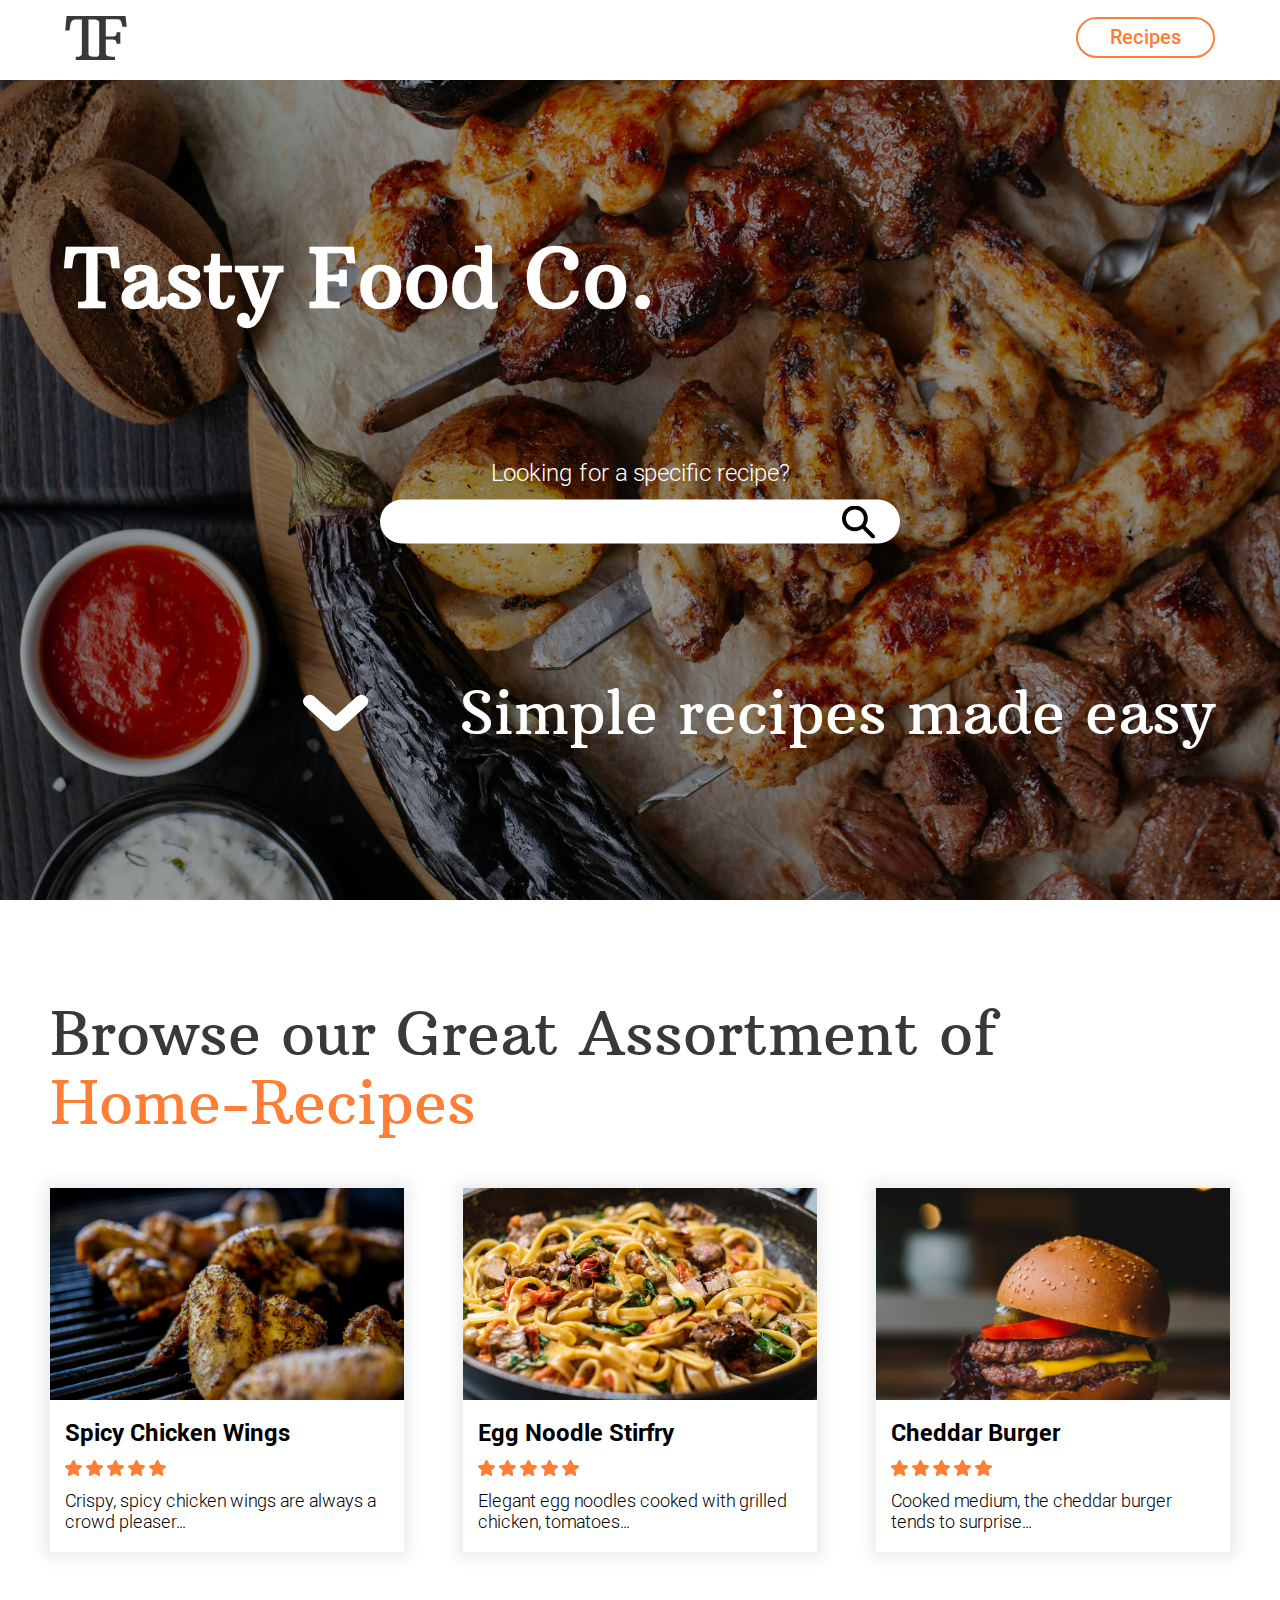
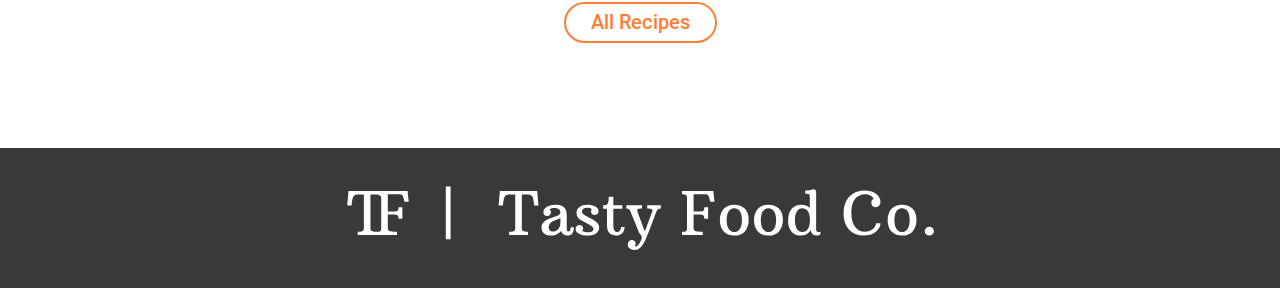
==== commit 55649865: "Responsive for Tablet" ====
--- a/homepage.html
+++ b/homepage.html
@@ -32,7 +32,7 @@
                     <h1>Tasty Food Co.</h1>
                 </div>
                 <div class="heroPositioning">
-                    <form>
+                    <form action="otherPages/searchResults.html">
                         <label for="homeSearch">Looking for a specific recipe?</label>
                         <input type="search" id="homeSearch" name="homeSearch">
                         <img src="media/images/recipeSearch.svg" alt="Search icon">
@@ -51,7 +51,7 @@
                 <h2>Browse our Great Assortment of <span>Home-Recipes</span></h2>
                 <div id="recipeSuggestionsContainer">
                     <div class="foodCard">
-                        <a href="#">
+                        <a href="otherPages/individualRecipe.html">
                             <div class="cardImage"></div>
                         <div class="cardContent">
                             <h4>Spicy Chicken Wings</h4>
@@ -63,7 +63,7 @@
                         </a>
                     </div>
                     <div class="foodCard">
-                        <a href="#">
+                        <a href="otherPages/individualRecipe.html">
                             <div class="cardImage"></div>
                         <div class="cardContent">
                             <h4>Egg Noodle Stirfry</h4>
@@ -75,7 +75,7 @@
                         </a>
                     </div>
                     <div class="foodCard">
-                        <a href="#">
+                        <a href="otherPages/individualRecipe.html">
                             <div class="cardImage"></div>
                         <div class="cardContent">
                             <h4>Cheddar Burger</h4>
@@ -94,7 +94,8 @@
         </section>
         <footer>
             <div class="footerLogo">
-                <img src="media/images/recipeFooterLogo.svg" alt="Footer logo for this website, TF  |  Tasty Food Co.">
+                <img src="../media/images/recipeFooterLogo.svg" alt="Footer logo for this website, TF  |  Tasty Food Co." class="desktopFooter">
+                <img src="../media/images/footerLogoTablet.png" alt="Footer logo for this website, TF  |  Tasty Food Co." class="tabletFooter">
             </div>
         </footer>
         
--- a/css/styles.css
+++ b/css/styles.css
@@ -74,6 +74,9 @@
     font-family: 'Arbutus Slab';
     font-size: 60px;
     font-weight: lighter;
+}
+h3 {
+    margin: 0;
 }
 h4 {
     margin: 0;
@@ -101,6 +104,9 @@
     margin: 0 auto;
     width: 100%;
 }
+textarea {
+    font-family: Roboto Light;
+}
 .col-2-3 {
     width: 66%;
 }
@@ -116,7 +122,18 @@
 .col-1-3 {
     width: 33%;
 }
-
+input[type="search"], input[type="text"] {
+    font-family: Roboto Medium;
+    outline: none;
+
+}
+.desktopFooter {
+    display: block;
+}
+.tabletFooter {
+    display: none;
+}
+  
 
 /* //////////////////////////////// */
 /* ////////// HEADER CSS ////////// */
@@ -166,7 +183,7 @@
 /* /////////////////////////////////////// */
 
 #hero {
-    height: 80vh;
+    height: calc(100vh - 80px);
     background: url('../media/images/recipeHomepageHero3.jpg');
     background-repeat: no-repeat;
     background-size: cover;
@@ -239,7 +256,6 @@
     width: calc(100% - 130px);
 }
 #heroContainer .heroPositioning:not(:last-child) {
-    /* margin-bottom: 165px; */
     margin-bottom: 15vh;
 }
 
@@ -257,7 +273,7 @@
     color: #ff7e36;
 }
 #homeRecipeSuggestions {
-    padding: 100px 0;
+    padding: 100px 50px;
 } 
 #homeRecipeSuggestions .contentContainer {
     display: flex;
@@ -394,7 +410,7 @@
     width: 80%;
     border: none;
     border-radius: 50px;
-    box-shadow: 0px 2px 12px 5px #0000000f;
+    box-shadow: 0px 2px 10px 6px #00000014;
     margin-bottom: 20px;
     padding: 10px 14px;
     outline: none;
@@ -583,7 +599,7 @@
     position: relative;
 }
 .helpfulInfo {
-    padding: 80px 0;
+    padding: 80px 50px;
 }
 .helpfulInfo .contentContainer {
     display: flex;
@@ -625,7 +641,7 @@
 }
 .ingredients {
     background: #FFA573;
-    padding: 80px 0;
+    padding: 80px 50px;
 }
 .ingredients h2 {
     font-size: 48px;
@@ -676,6 +692,9 @@
     font-size: 20px;
     margin-left: 5px;
 }
+.ingredients .dryWetFlex {
+    margin: 0;
+}
 .dry field .ingredientCheck:not(:last-child), .wet field .ingredientCheck:not(:last-child) {
     margin-bottom: 15px;
 }  
@@ -688,7 +707,7 @@
     margin-bottom: 5px;
 }
 .directions {
-    padding: 80px 0;
+    padding: 80px 50px;
     position: relative;
 }
 .directionsLabel {
@@ -771,7 +790,7 @@
     position: relative;
 }
 .writersNote {
-    padding: 80px 0;
+    padding: 80px 50px;
     background: #ffa573;
 }
 .writersNote h2 {
@@ -883,7 +902,7 @@
 /* /////////////////////////////////////// */
 
 .adminRecipes {
-    padding: 80px 0;
+    padding: 80px 50px;
 }
 .adminSearch input {
     padding: 13px 80px 13px 22px;
@@ -970,8 +989,17 @@
     justify-content: flex-start;
     padding-left: 20px;
 }
-.adminTable tr th:nth-child(2), .adminTable tr th:nth-child(3), .adminTable tr th:nth-child(4) {
+.adminTable tr th:nth-child(2)  {
     width: 26.667%;
+}
+.adminTable tr th:nth-child(5) {
+    width: 15%;
+}
+.adminTable tr th:nth-child(4) {
+    width: 15%;
+}
+.adminTable tr th:nth-child(3) {
+    width: 15%;
 }
 .styledRow th:last-child {
     background: #393939;
@@ -980,8 +1008,249 @@
 .styledRow:not(:last-child) {
     margin-bottom: 25px;
 }
- 
-
+
+
+/* ////////////////////////////////////////// */
+/* ////////// ADMIN ADD RECIPE CSS ////////// */
+/* ////////////////////////////////////////// */
+
+.adminAdd h2 {
+    color: #000;
+    margin: 60px 0;
+    padding-left: 65px;
+}
+#recipeAddForm {
+    display: flex;
+    flex-direction: column;
+    align-items: flex-start;
+    justify-content: center;
+    padding: 60px;
+    background: #f2f2f2;
+    margin-bottom: 80px;
+}
+#cookingLevel option:not(:first-child), #adminRating option:not(:first-child) {
+    background: #FFA573;
+    color: #fff;
+}
+select#cookingLevel, select#adminRating {
+    background: #fff;
+    border: none;
+    padding: 5px 15px;
+    font-family: Roboto Medium;
+}
+#recipeAddForm label {
+    font-family: Roboto Medium;
+    margin-right: 20px;
+}
+#recipeAddForm field:first-child {
+    display: flex;
+    justify-content: center;
+    align-items: center;
+}
+#recipeAddForm field input {
+    border: none;
+    outline: none;
+}
+#recipeAddForm field:first-child input {
+    width: 600px;
+} 
+#recipeAddForm field {
+    margin-bottom: 40px;
+}  
+#recipeAddForm field input[type="text"] {
+    padding: 8px;
+    font-family: Roboto Medium;
+}
+.dryWetFlex {
+    margin-left: 104.7167px;
+    margin-top: 15px;
+    margin-bottom: 15px;
+}
+.radioFlex label {
+    color: #000;
+}
+#ingredientSubmit {
+    margin-left: 104.7167px;
+    color: #fff;
+    background: #FF7E36;
+    border: 2px solid #FF7E36 !important;
+    padding: 4px 20px;
+    border-radius: 50px;
+    font-family: Roboto Medium;
+    font-size: 20px;
+    transition: all .5s ease;
+    cursor: pointer;
+}
+#ingredientSubmit:hover {
+    background: transparent;
+    color: #ff7e36;
+}
+.dryWetContainer {
+    display: flex;
+    margin-bottom: 40px;
+}
+.dryWetBox:first-child {
+    margin-right: 30px;
+}
+.dryWetBox {
+    padding: 20px;
+    background: #fff;
+    padding: 20px 20px 40px 20px;
+    width: 300px;
+}
+.dryWetBox h3 {
+    margin: 0;
+    font-family: Roboto Medium;
+    font-weight: 100;
+    margin-bottom: 20px;
+}
+#imageUpload {
+    display: none;
+}
+#recipeAddForm field:nth-child(8) label:nth-child(2) {
+    margin: 0;
+    padding: 10px 15px;
+    background: #fff;
+    border: 2px solid #000;
+    cursor: pointer;
+}
+.directionsField {
+    display: flex;
+    justify-content: flex-start;
+    align-items: flex-start;
+    margin-bottom: 15px;
+}
+.directionsAddStep {
+    margin-left: 92.65px;
+}
+#directionsAddSubmit {
+    margin-left: 92.65px;
+    margin-bottom: 15px;
+    border: 2px solid #ff7e36 !important;
+    background: #ff7e36;
+    color: #fff;
+    padding: 4px 20px;
+    border-radius: 50px;
+    font-size: 20px;
+    font-family: Roboto Medium;
+    cursor: pointer;
+    transition: all .5s ease;
+}
+#directionsAddSubmit:hover {
+    background: transparent;
+    color: #ff7e36;
+}
+.directionsAddStep ul li:not(:last-child) {
+    margin-bottom: 15px;
+}
+.directionsAddStep ul li {
+    background: #FFA573;
+    color: #fff;
+    display: inline-block;
+    padding: 12px;
+    font-family: Roboto Medium;
+    max-width: 300px;
+    position: relative;
+}
+.directionsAddStep ul {
+    display: flex;
+    flex-direction: column;
+}  
+.directionsAddStep ul li::before {
+    position: absolute;
+    display: block;
+    content: url(../media/images/adminAddRecipeX.svg);
+    top: -8px;
+    left: -10px;
+}
+#recipeAddForm field:nth-child(10) {
+    display: flex;
+    justify-content: flex-start;
+    align-items: flex-start;
+}
+#recipeFormSubmit {
+    background: #393939;
+    border: 2px solid #393939;
+    color: #fff;
+    font-family: Arbutus Slab;
+    padding: 10px 30px;
+    font-size: 30px;
+    border-radius: 12px;
+    margin: 0 auto;
+    cursor: pointer;
+    transition: all .5s ease;
+}
+#recipeFormSubmit:hover {
+    color: #393939;
+    background: transparent;
+}
+
+
+/* //////////////////////////////////////////////// */
+/* ////////// ADMIN EDIT DELETE PAGE CSS ////////// */
+/* //////////////////////////////////////////////// */
+
+.dryWetBox ul li:not(:last-child) {
+    margin-bottom: 15px;
+}
+.dryWetBox ul li {
+    font-family: Roboto Light;
+}
+.imagePreview {
+    width: 200px;
+    padding-bottom: 150px;
+    background: url(../media/images/chickenWings.jpg);
+    background-size: cover;
+    background-position: center;
+}
+.dryWetContainer + field {
+    display: flex;
+    justify-content: flex-start;
+    align-items: flex-start;
+}
+.adminButtonFlex input:nth-child(2) {
+    background: #ff5959 !important;
+    border-color: #fe5858 !important;
+}
+  .adminButtonFlex input:nth-child(2):hover {
+    color: #ff5959 !important;
+    background: transparent !important;
+}
+.adminButtonFlex {
+    margin: 0 auto;
+}
+.adminButtonFlex input:not(:last-child) {
+    margin-right: 30px !important;
+}
+.dryWetBox ul li:hover {
+    color: #ff5959;
+    cursor: pointer;
+}
+.directionsAddStep ul li:hover {
+    background: #ff5959;
+    cursor: pointer;
+}
+.directionsAddStep ul li:hover::before {
+    display: none;
+}
+.directionsAddStep ul li::after {
+    position: absolute;
+    display: none;
+    content: url(../media/images/adminEditDeleteRecipeX.svg);
+    top: -8px;
+    left: -10px;
+}
+.directionsAddStep ul li:hover::after {
+    display: block;
+}
+th a {
+    text-decoration: none;
+    color: #fff;
+    font-size: 18px;
+    width: 100%;
+    text-align: left;
+    line-height: 56px;
+}
 
 
 /* //////////////////////////////// */
@@ -994,4 +1263,200 @@
     display: flex;
     justify-content: center;
     align-items: center;
+}
+
+
+/* /////////////////////////////////// */
+/* ////////// MEDIA QUERIES ////////// */
+/* /////////////////////////////////// */
+
+@media only screen and (max-width: 1040px) {
+#hero h2 {
+    font-size: 40px;
+}
+#heroArrow img {
+    margin-right: 50px;
+}
+#hero h1 {
+    font-size: 65px;
+}
+#homeRecipeSuggestions h2 {
+    font-size: 45px;
+    max-width: 720px;
+}
+.foodCard h4 {
+    font-size: 18px;
+}
+.foodCard p {
+    font-size: 14px;
+}
+.recipeStars img {
+    padding: 10px 0;
+    padding: 0;
+}
+header {
+    height: 70px;
+}
+.navLinks a {
+    padding: 5px 24px;
+}
+#recipeSuggestionsLink a {
+    padding: 5px 18px;
+    color: #FF7E36;
+    border: 2px solid #FF7E36;
+    border-radius: 50px;
+    font-family: 'Roboto Medium';
+    text-decoration: none;
+    position: relative;
+    overflow: hidden;
+    background: linear-gradient(to right, #FF7E36, #FF7E36 50%, transparent 50%);
+    background-size: 200% 100%;
+    background-position: 100%;
+    transition: all .5s ease;
+}
+#hero {
+    height: calc(100vh - 70px);
+}
+.recipeFlex {
+    width: 68%;
+}
+#recipes {
+    padding: 100px 50px;
+    width: auto;
+}
+.col-1-3 {
+    width: 32%;
+}
+.foodCard {
+    width: 47.5%;
+}
+.formSubmit input {
+    font-size: 16px;
+}
+#filterForm .filteredIngredients ul li, #filterForm .filteredRecipes ul li {
+    font-size: 16px;
+}
+#filterForm label {
+    font-size: 18px;
+}
+.filterRecipe button, .filterIngredient button {
+    font-size: 14px;
+}
+#filterForm {
+    margin: 0 40px 0 0;
+}
+#recipeHero h1 {
+    font-size: 60px;
+}
+#recipeHero {
+    padding: 60px 0;
+}
+.recipeFlex .foodCard:nth-last-child(-n+3) {
+    margin-bottom: 5%;
+}
+.recipeFlex .foodCard:nth-last-child(-n+2) {
+    margin: 0;
+}
+#searchHero h1 {
+    font-size: 60px;
+}
+#searchHero {
+    padding: 60px 0;
+}
+#recipeSuggestionsContainer .foodCard {
+    width: 30%;
+}
+#individualHero h1 {
+    font-size: 60px;
+}
+#individualHero {
+    padding: 60px 0px;
+}
+.helpfulInfo h2 {
+    font-size: 40px;
+}
+.helpfulInfo p {
+    font-size: 18px;
+}
+.ingredients h2 {
+    font-size: 40px;
+}
+.ingredientCheck label {
+    font-size: 18px;
+}
+.directionsLabel h2 {
+    font-size: 40px;
+}
+.directionStep h4 {
+    font-size: 20px;
+}
+.directionStep p {
+    font-size: 16px;
+    max-width: 600px;
+}
+.directionStep field label {
+    font-size: 16px;
+}
+.writersNote h2 {
+    font-size: 40px;
+}
+.writersNote ul li {
+    font-size: 16px;
+}
+#adminLogin {
+    height: calc(100vh - 170px);
+    width: 100%;
+    position: relative;
+    display: flex;
+    justify-content: center;
+    align-items: center;
+    background: linear-gradient(#fff 50%, #FFA573 50%);
+}
+.desktopFooter {
+    display: none;
+}
+.tabletFooter {
+    display: block;
+}
+footer {
+    height: 100px;
+}
+.adminTable th {
+    font-size: 14px;
+}
+th a {
+    font-size: 14px;
+}
+.adminTable tr th:nth-child(3) {
+    width: 20%;
+}
+.adminTable tr th:nth-child(4) {
+    width: 14%;
+} 
+.adminRecipes h2 {
+    padding-left: 0;
+    margin-bottom: 30px;
+}
+.adminTable tr th:nth-child(5) {
+    width: 15%;
+}
+.adminTable tr th:nth-child(1) {
+    width: 15%;
+}
+.adminAdd .contentContainer {
+    padding: 0 50px;
+    width: auto;
+} 
+#recipeAddForm label {
+    font-size: 16px;
+}
+#recipeAddForm field:first-child input {
+    width: 350px;
+}
+.dryWetBox {
+    width: 200px;
+}
+textarea {
+    width: 75%;
+}
 }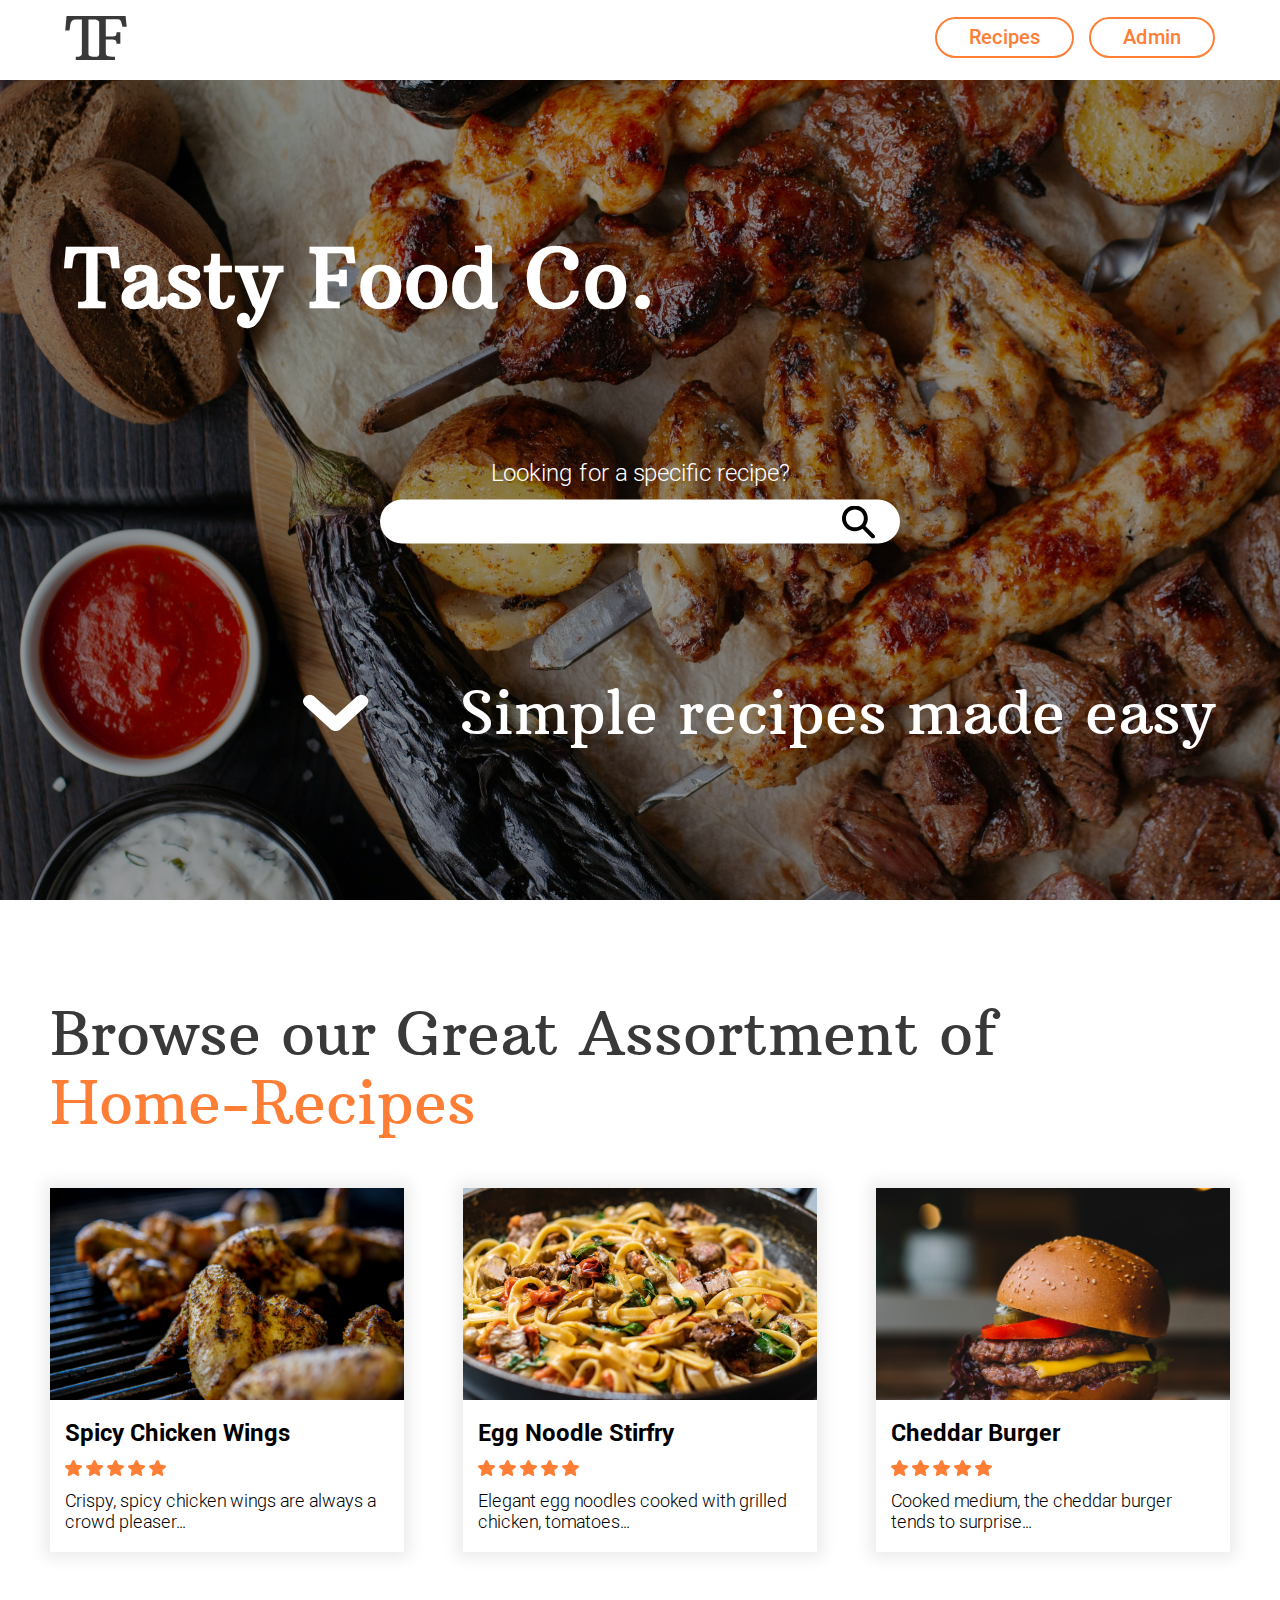
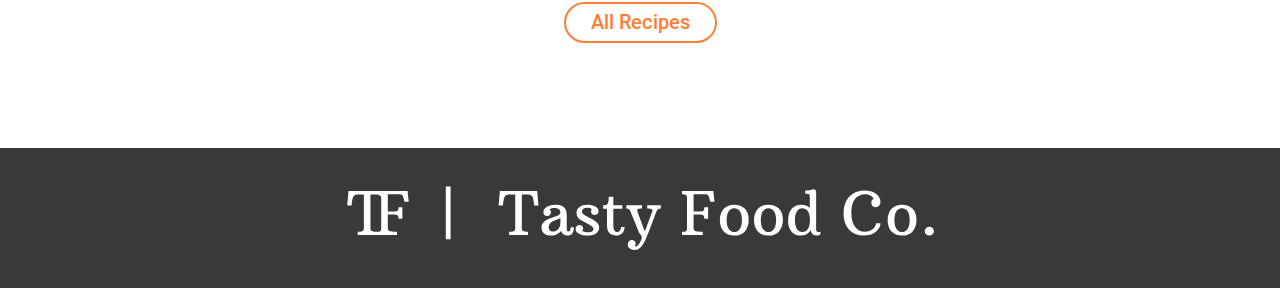
==== commit e9419e73: "Final Update" ====
--- a/homepage.html
+++ b/homepage.html
@@ -21,6 +21,9 @@
                     <ul>
                         <li>
                             <a href="otherPages/recipes.html">Recipes</a>
+                        </li>
+                        <li>
+                            <a href="otherPages/adminLogin.html">Admin</a>
                         </li>
                     </ul>
                 </div>
@@ -94,8 +97,10 @@
         </section>
         <footer>
             <div class="footerLogo">
-                <img src="../media/images/recipeFooterLogo.svg" alt="Footer logo for this website, TF  |  Tasty Food Co." class="desktopFooter">
-                <img src="../media/images/footerLogoTablet.png" alt="Footer logo for this website, TF  |  Tasty Food Co." class="tabletFooter">
+                <img src="media/images/recipeFooterLogo.svg" alt="Footer logo for this website, TF  |  Tasty Food Co." class="desktopFooter">
+                <img src="media/images/footerLogoTablet.png" alt="Footer logo for this website, TF  |  Tasty Food Co." class="tabletFooter">
+                <img src="media/images/mobileFooterLogo.png" alt="Footer logo for this website, TF  |  Tasty Food Co." class="mobileFooter">
+
             </div>
         </footer>
         
--- a/css/styles.css
+++ b/css/styles.css
@@ -133,7 +133,9 @@
 .tabletFooter {
     display: none;
 }
-  
+.mobileFooter {
+    display: none;
+} 
 
 /* //////////////////////////////// */
 /* ////////// HEADER CSS ////////// */
@@ -175,7 +177,12 @@
     background-position: 0 100%;
     color: #ffffff;
 }
-  
+.navLinks ul {
+    display: flex;
+}
+.navLinks ul li:not(:last-child) {
+    margin-right: 15px;
+}
 
 
 /* /////////////////////////////////////// */
@@ -371,9 +378,9 @@
     position: relative;
 }
 #recipes {
-    padding: 100px 0;
+    padding: 100px 50px;
     max-width: 1200px;
-    width: 100%;
+    width: auto;
     display: flex;
     margin: 0 auto;
 }
@@ -383,7 +390,7 @@
     align-items: center;
     flex-wrap: wrap;
     flex-direction: row;
-    width: 100%;
+    width: auto;
 } 
 .recipeFlex .foodCard {
     margin-bottom: 5%;
@@ -1459,4 +1466,271 @@
 textarea {
     width: 75%;
 }
+}
+
+@media only screen and (max-width: 767px) {
+.navLinks a {
+    padding: 4px 17px;
+    font-size: 18px;
+}
+#hero h1 {
+    font-size: 41px;
+    text-align: center;
+}
+#hero h2 {
+    text-align: center;
+}
+#heroArrow img {
+    margin-right: 0;
+    margin-top: 40px;
+}
+.heroPositioning {
+    width: calc(100% - 60px);
+}
+#heroContainer .heroPositioning:not(:last-child) {
+    margin-bottom: 10vh;
+}
+#hero form label {
+    font-size: 20px;
+}
+#homeSearch {
+    padding: 13px 64px 13px 22px;
+    width: 300px;
+}
+#heroArrow {
+    justify-content: center;
+    align-items: center;
+}
+#hero h2 {
+    font-size: 34px;
+}
+#homeRecipeSuggestions h2 {
+    font-size: 36px;
+}
+#recipeSuggestionsContainer .foodCard {
+    width: 100%;
+}
+#homeRecipeSuggestions {
+    padding: 100px 30px;
+}
+#recipeSuggestionsContainer {
+    flex-wrap: wrap;
+}
+#recipeSuggestionsContainer .foodCard:not(:last-child) {
+    margin-bottom: 30px;
+} 
+.tabletFooter {
+    display: none;
+}
+.mobileFooter {
+    display: block;
+}
+.flexHeader {
+    padding: 0 30px;
+}
+#recipes {
+    flex-direction: column;
+} 
+#recipes .col-1-3 {
+    width: 100%;
+}
+#filterForm {
+    margin: 0;
+    margin-bottom: 50px;
+}
+#recipes {
+    padding: 100px 30px;
+}
+.recipeFlex {
+    width: 100%;
+}
+.foodCard {
+    width: 100%;
+}
+#recipes .recipeFlex .foodCard:last-child {
+    margin: 0;
+}
+.recipeFlex .foodCard:nth-last-child(-n+2) {
+    margin-bottom: 30px;
+}
+.recipeFlex .foodCard:not(:last-child) {
+    margin-bottom: 30px !important;
+}
+.resultsSearch form label {
+    font-size: 20px;
+}
+#recipeHero h1, #searchHero h1 {
+    font-size: 40px;
+}
+#individualHero h1 {
+    font-size: 28px;
+}
+
+.helpfulInfo {
+    /* padding: 80px 50px; */
+    padding: 80px 30px;
+}
+.helpfulInfo .contentContainer {
+    flex-direction: column;
+}
+.individualImage {
+    width: 100%;
+}
+.ingredients {
+    padding: 80px 30px;
+}
+.dryWetFlex {
+    flex-direction: column;
+}
+.col-40 {
+    width: 100%;
+} 
+.dryWetFlex .col-60 {
+    width: 100%;
+    margin-bottom: 30px;
+}
+.dryWetFlex .col-1-2 {
+    width: 100%;
+} 
+.dry.col-1-2 {
+    margin-bottom: 30px;
+}
+.dryWetFlex h4 {
+    margin-bottom: 15px;
+}
+.directions {
+    padding: 80px 30px;
+}
+.writersNote .contentContainer {
+    flex-direction: column-reverse;
+}
+.writersNote .col-1-3 {
+    padding-bottom: 66%;
+    width: 100%;
+    margin-bottom: 30px;
+}
+.directionStep p {
+    max-width: 260px;
+}
+.writersNote h2 {
+    font-size: 36px;
+    margin-bottom: 15px;
+}
+.writersNote .col-2-3 {
+    width: 100%;
+}  
+.helpfulInfo .col-60 {
+    width: 100%;
+    margin-bottom: 30px;
+}
+#adminForm {
+    width: 275px;
+}
+.adminInput input {
+    width: 225px;
+}
+.adminRecipes {
+    padding: 80px 30px;
+}
+.styledRow th:first-child {
+    border-top-left-radius: 0;
+    border-bottom-left-radius: 0;
+}
+.adminTable tr th:nth-child(1) {
+    padding: 90px 0;
+}
+.styledRow th:last-child {
+    border-top-right-radius: 0;
+    border-bottom-right-radius: 0;
+}
+th a {
+    line-height: 14px;
+}
+.blankRow {
+    display: none !important;
+}
+.styledRow {
+    flex-direction: column;
+}
+.styledRow th {
+    width: 100% !important;
+}
+.styledRow th:not(:first-child) {
+    padding: 15px 0;
+    padding: 0;
+}
+.styledRow th:nth-child(2) {
+    padding: 20px 0 10px 0;
+}
+.styledRow th:nth-child(3), .styledRow th:nth-child(4) {
+    padding: 10px 0;
+}
+.styledRow th {
+    width: 95% !important;
+    padding-left: 5% !important;
+    font-size: 18px;
+}
+.styledRow th a {
+    font-size: 18px;
+    line-height: 45px;
+}
+.adminAdd .contentContainer {
+    padding: 0;
+}
+#recipeAddForm {
+    padding: 50px 30px;
+}
+#recipeAddForm field:first-child input {
+    width: 150px;
+}
+#recipeAddForm field:nth-child(4) input:nth-child(2), #recipeAddForm field:nth-child(5) input:nth-child(2), #recipeAddForm field:nth-child(6) input:nth-child(2) {
+    width: 130px;
+}
+.adminAddIngredients .dryWetFlex {
+    flex-direction: row;
+}
+.dryWetBox {
+    width: 250px;
+}
+.dryWetBox:first-child {
+    margin-right: 0;
+    margin-bottom: 30px;
+}
+.dryWetContainer {
+    flex-direction: column;
+}
+textarea {
+    width: 60%;
+}
+.adminAdd h2 {
+    font-size: 40px;
+}
+.styledRow th:nth-child(2) {
+    font-family: Roboto Medium;
+    letter-spacing: 1px;
+    font-size: 20px;
+}
+.adminButtonFlex {
+    display: flex;
+    flex-direction: column;
+}
+.adminButtonFlex input:first-child {
+    margin-bottom: 30px !important;
+    margin: 0;
+    margin-right: 0 !important;
+    margin-left: 0 !important;
+}
+#heroArrow {
+    flex-direction: column;
+}
+.styledRow th:nth-child(4) {
+    padding-bottom: 20px;
+}
+.adminSearch label {
+    color: #000;
+    font-family: 'Roboto Light';
+    font-weight: inherit;
+    font-size: 18px;
+    margin-bottom: 12px;
+}
 }